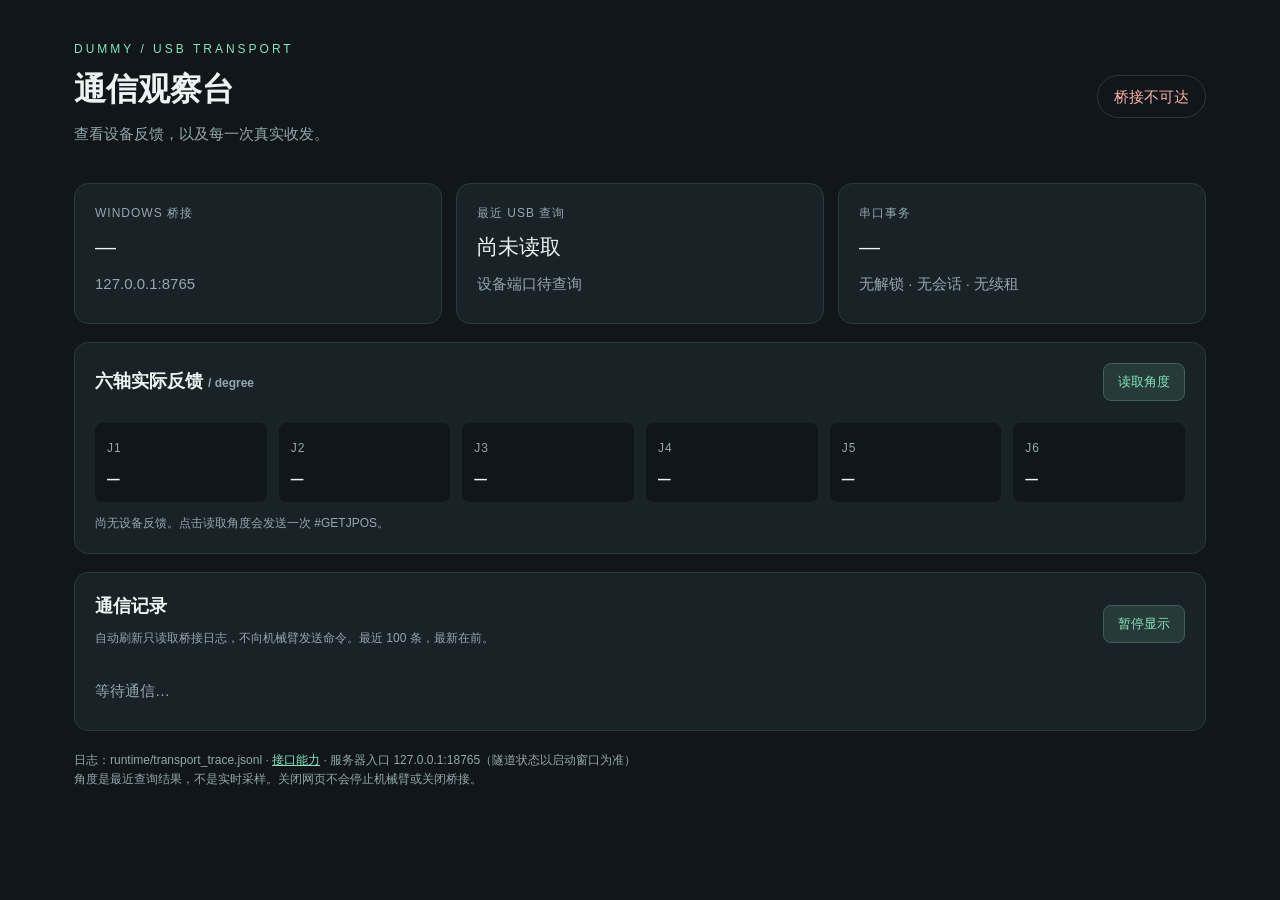
==== windows_dummy_bridge/dashboard.html @ 6f40c6fd "添加腕部摄像头工具与可打印支架" ====
<!doctype html><html lang="zh-CN"><meta charset="utf-8"><meta name="viewport" content="width=device-width,initial-scale=1"><title>Dummy · 通信观察台</title>
<style>
:root{color-scheme:dark;--bg:#101619;--panel:#192226;--muted:#93a7ac;--accent:#85e4bb;--line:#2c393e}*{box-sizing:border-box}body{margin:0;background:var(--bg);color:#ecf4f2;font:15px/1.55 'Segoe UI','Microsoft YaHei',sans-serif}main{max-width:1180px;margin:40px auto;padding:0 24px}header{display:flex;justify-content:space-between;gap:20px;align-items:center;margin-bottom:30px}.eyebrow{color:var(--accent);letter-spacing:3px;font-size:12px}h1{margin:6px 0;font-size:32px;font-weight:600}p{margin:8px 0;color:var(--muted)}.badge{border:1px solid var(--line);padding:9px 16px;border-radius:24px;color:var(--accent)}.cards{display:grid;grid-template-columns:repeat(3,1fr);gap:14px}.card,.panel{background:var(--panel);border:1px solid var(--line);border-radius:14px;padding:20px}.label{font-size:12px;color:var(--muted);letter-spacing:1px}.value{font-size:21px;margin-top:8px}.panel{margin-top:18px}.bar{display:flex;gap:12px;align-items:center;justify-content:space-between;flex-wrap:wrap}h2{margin:0;font-size:18px}button{background:#263a37;color:var(--accent);border:1px solid #456058;border-radius:8px;padding:9px 14px;cursor:pointer}button:disabled{opacity:.5;cursor:wait}button:hover{background:#304943}.joints{display:grid;grid-template-columns:repeat(6,1fr);gap:12px;margin:22px 0 12px}.joint{background:var(--bg);padding:12px;border-radius:8px}.joint strong{display:block;font:21px Consolas,monospace;margin-top:8px}.note{font-size:12px;color:var(--muted)}#events{max-height:460px;overflow:auto;margin-top:16px}.event{padding:14px 0;border-bottom:1px solid var(--line)}.meta{color:var(--muted);font-size:12px;display:flex;gap:12px}.tag{color:var(--accent);font-weight:600}.err{color:#ffb2a8}pre{font:13px/1.5 Consolas,monospace;white-space:pre-wrap;overflow-wrap:anywhere;margin:8px 0 0}details{margin-top:6px;color:var(--muted);font-size:12px}footer{margin:20px 0;color:var(--muted);font-size:12px}a{color:var(--accent)}@media(max-width:700px){main{margin:24px auto;padding:0 16px}.cards{grid-template-columns:1fr}.joints{grid-template-columns:repeat(3,1fr)}header{align-items:flex-start}h1{font-size:26px}}
</style><main>
<header><div><div class="eyebrow">DUMMY / USB TRANSPORT</div><h1>通信观察台</h1><p>查看设备反馈，以及每一次真实收发。</p></div><span class="badge" id="live">连接中…</span></header>
<section class="cards"><div class="card"><div class="label">WINDOWS 桥接</div><div class="value" id="version">—</div><p>127.0.0.1:8765</p></div><div class="card"><div class="label">最近 USB 查询</div><div class="value" id="usb">尚未读取</div><p id="port">设备端口待查询</p></div><div class="card"><div class="label">串口事务</div><div class="value" id="busy">—</div><p>无解锁 · 无会话 · 无续租</p></div></section>
<section class="panel"><div class="bar"><h2>六轴实际反馈 <span class="note">/ degree</span></h2><button id="read">读取角度</button></div><div class="joints" id="joints"></div><div class="note" id="sample">尚无设备反馈。点击读取角度会发送一次 #GETJPOS。</div></section>
<section class="panel"><div class="bar"><div><h2>通信记录</h2><p class="note">自动刷新只读取桥接日志，不向机械臂发送命令。最近 100 条，最新在前。</p></div><button id="pause">暂停显示</button></div><div id="events"><p>等待通信…</p></div></section>
<footer>日志：runtime/transport_trace.jsonl · <a href="/capabilities" target="_blank">接口能力</a> · 服务器入口 127.0.0.1:18765（隧道状态以启动窗口为准）<br>角度是最近查询结果，不是实时采样。关闭网页不会停止机械臂或关闭桥接。</footer></main>
<script>
const $=id=>document.getElementById(id);let paused=false,lastKey='';
for(let i=1;i<=6;i++){const box=document.createElement('div');box.className='joint';const label=document.createElement('span');label.className='label';label.textContent='J'+i;const v=document.createElement('strong');v.id='q'+i;v.textContent='—';box.append(label,v);$('joints').append(box)}
async function get(path){const r=await fetch(path,{cache:'no-store'});if(!r.ok)throw new Error('HTTP '+r.status);return r.json()}
function render(d){$('live').textContent='● 已连接';$('live').classList.remove('err');$('version').textContent='V'+d.health.protocol_version+' · transport';$('busy').textContent=d.serial_busy?'正在收发':'空闲';const s=d.state;const names={responsive:'设备有响应',unresponsive:'暂无角度回复',error:'通信异常',not_checked:'尚未读取'};$('usb').textContent=names[s.usb_status]||s.usb_status;$('port').textContent=s.port?s.port+' · USB CDC ASCII':'设备端口待查询';for(let i=1;i<=6;i++)$('q'+i).textContent=s.positions?Number(s.positions[i-1]).toFixed(2)+'°':'—';$('sample').textContent=s.received_at_ms?'最近反馈 '+new Date(s.received_at_ms).toLocaleString('zh-CN')+' · '+Math.max(0,Math.floor((Date.now()-s.received_at_ms)/1000))+' 秒前':'暂无可用反馈；不会用目标角度代替。';const key=d.health.instance_id+':'+(d.events.at(-1)?.id||0);if(key===lastKey)return;lastKey=key;$('events').replaceChildren();for(const e of [...d.events].reverse()){const row=document.createElement('div');row.className='event';const meta=document.createElement('div');meta.className='meta';const tag=document.createElement('span');tag.className='tag'+(e.error?' err':'');tag.textContent=e.kind==='tx_attempt'?'TX 尝试发送':e.error?'通信错误':'RX / 发送结果';const info=document.createElement('span');info.textContent=new Date(e.at_ms).toLocaleTimeString('zh-CN',{hour12:false})+' · '+e.path+(e.elapsed_ms!==undefined?' · '+e.elapsed_ms+' ms':'');meta.append(tag,info);const pre=document.createElement('pre');pre.textContent=e.kind==='tx_attempt'?JSON.stringify(e.command):'写入 '+String(e.bytes_written)+' 字节 · sent='+String(e.sent)+'\n回复 '+JSON.stringify(e.raw_response||'')+(e.pending_response?'\n先前缓冲 '+JSON.stringify(e.pending_response):'')+(e.read_timed_out?'\n读取窗口结束，未收到新回复':'')+(e.error?'\n'+JSON.stringify(e.error):'');row.append(meta,pre);if(e.raw_response_hex){const details=document.createElement('details'),summary=document.createElement('summary'),hex=document.createElement('pre');summary.textContent='原始十六进制';hex.textContent=e.raw_response_hex;details.append(summary,hex);row.append(details)}$('events').append(row)}if(!d.events.length)$('events').textContent='等待通信…'}
async function poll(){try{if(!paused)render(await get('/monitor'))}catch(e){$('live').textContent='桥接不可达';$('live').classList.add('err')}finally{setTimeout(poll,1000)}}
$('pause').onclick=()=>{paused=!paused;$('pause').textContent=paused?'继续显示':'暂停显示'};
$('read').onclick=async()=>{const b=$('read');b.disabled=true;b.textContent='读取中…';try{await get('/state');render(await get('/monitor'))}catch(e){$('sample').textContent='读取失败：'+e.message}finally{b.disabled=false;b.textContent='读取角度'}};
poll();
</script></html>
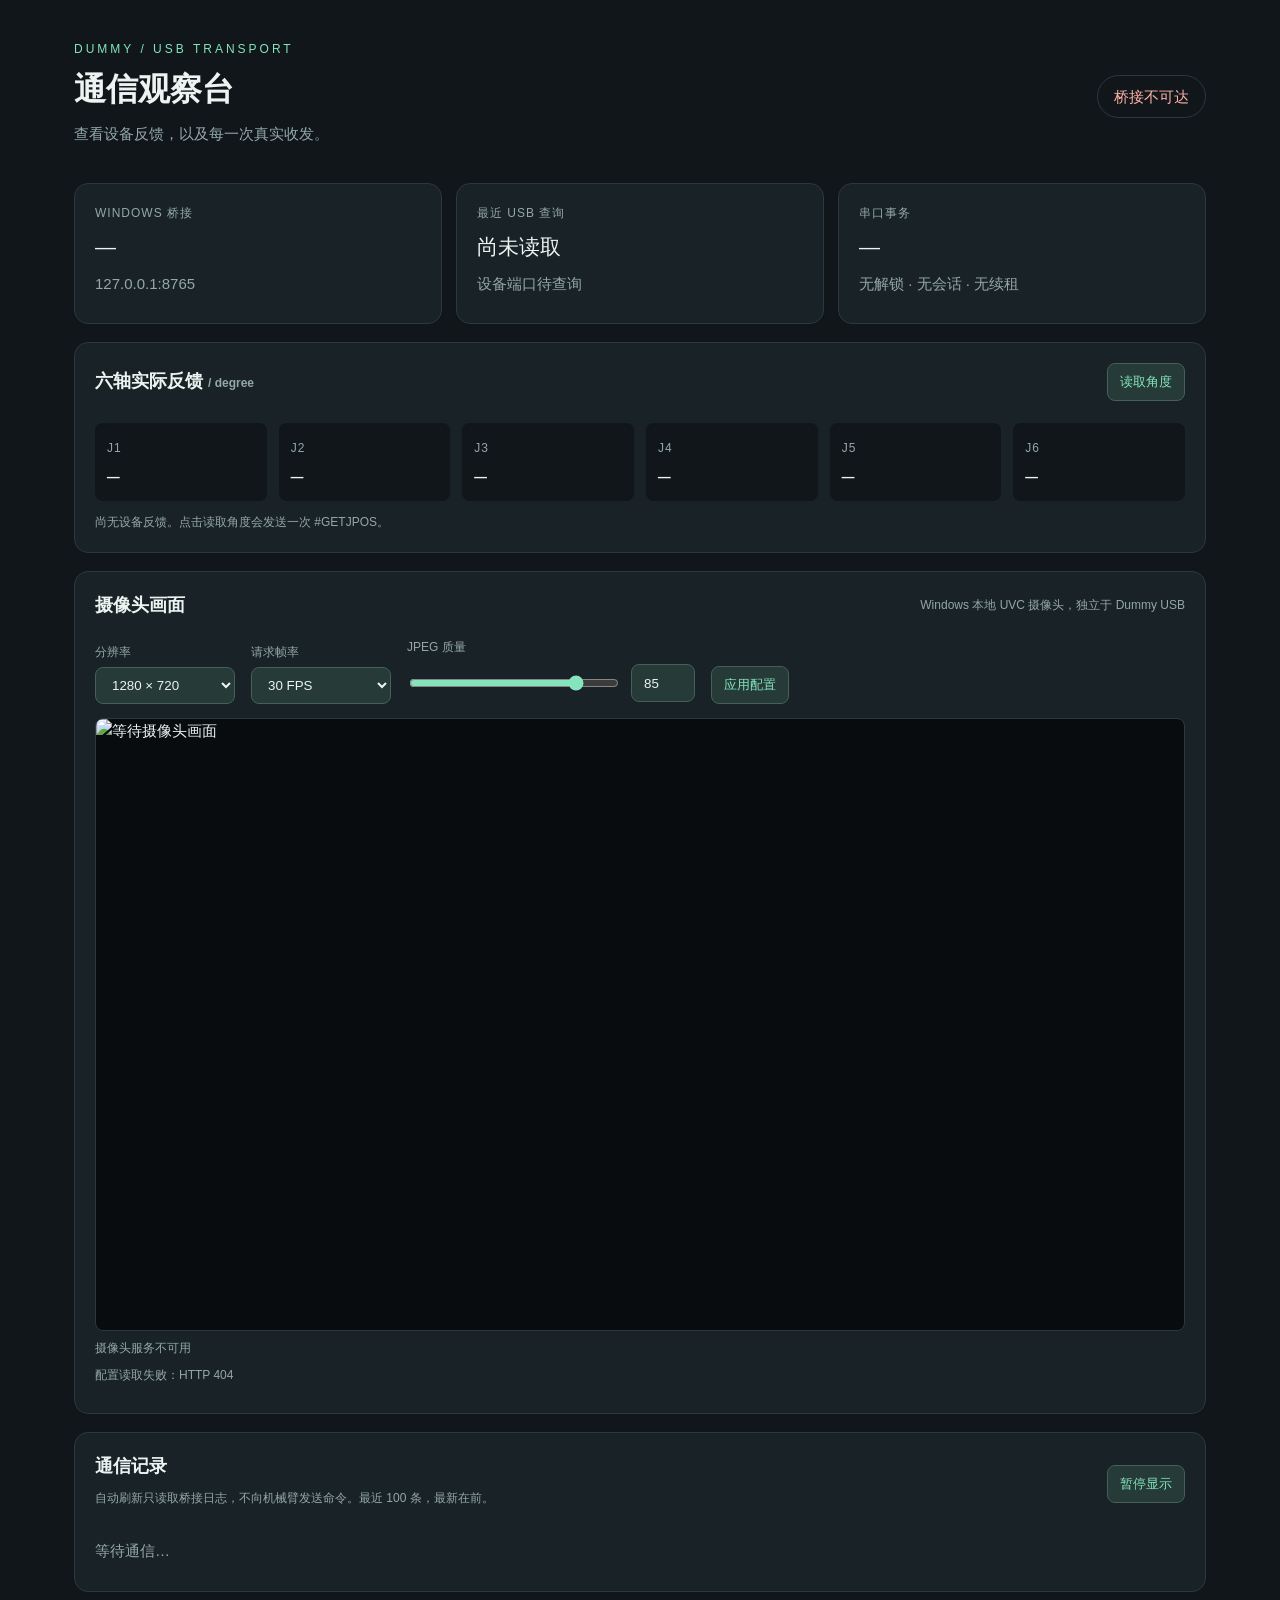
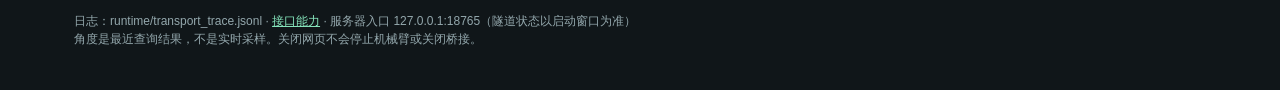
==== commit 809c6148: "Add DummyV2 perception and keyboard collection console v0.8.18 Add dual-camera recording and tool-fr" ====
--- a/windows_dummy_bridge/dashboard.html
+++ b/windows_dummy_bridge/dashboard.html
@@ -1,19 +1,32 @@
 <!doctype html><html lang="zh-CN"><meta charset="utf-8"><meta name="viewport" content="width=device-width,initial-scale=1"><title>Dummy · 通信观察台</title>
 <style>
-:root{color-scheme:dark;--bg:#101619;--panel:#192226;--muted:#93a7ac;--accent:#85e4bb;--line:#2c393e}*{box-sizing:border-box}body{margin:0;background:var(--bg);color:#ecf4f2;font:15px/1.55 'Segoe UI','Microsoft YaHei',sans-serif}main{max-width:1180px;margin:40px auto;padding:0 24px}header{display:flex;justify-content:space-between;gap:20px;align-items:center;margin-bottom:30px}.eyebrow{color:var(--accent);letter-spacing:3px;font-size:12px}h1{margin:6px 0;font-size:32px;font-weight:600}p{margin:8px 0;color:var(--muted)}.badge{border:1px solid var(--line);padding:9px 16px;border-radius:24px;color:var(--accent)}.cards{display:grid;grid-template-columns:repeat(3,1fr);gap:14px}.card,.panel{background:var(--panel);border:1px solid var(--line);border-radius:14px;padding:20px}.label{font-size:12px;color:var(--muted);letter-spacing:1px}.value{font-size:21px;margin-top:8px}.panel{margin-top:18px}.bar{display:flex;gap:12px;align-items:center;justify-content:space-between;flex-wrap:wrap}h2{margin:0;font-size:18px}button{background:#263a37;color:var(--accent);border:1px solid #456058;border-radius:8px;padding:9px 14px;cursor:pointer}button:disabled{opacity:.5;cursor:wait}button:hover{background:#304943}.joints{display:grid;grid-template-columns:repeat(6,1fr);gap:12px;margin:22px 0 12px}.joint{background:var(--bg);padding:12px;border-radius:8px}.joint strong{display:block;font:21px Consolas,monospace;margin-top:8px}.note{font-size:12px;color:var(--muted)}#events{max-height:460px;overflow:auto;margin-top:16px}.event{padding:14px 0;border-bottom:1px solid var(--line)}.meta{color:var(--muted);font-size:12px;display:flex;gap:12px}.tag{color:var(--accent);font-weight:600}.err{color:#ffb2a8}pre{font:13px/1.5 Consolas,monospace;white-space:pre-wrap;overflow-wrap:anywhere;margin:8px 0 0}details{margin-top:6px;color:var(--muted);font-size:12px}footer{margin:20px 0;color:var(--muted);font-size:12px}a{color:var(--accent)}@media(max-width:700px){main{margin:24px auto;padding:0 16px}.cards{grid-template-columns:1fr}.joints{grid-template-columns:repeat(3,1fr)}header{align-items:flex-start}h1{font-size:26px}}
+:root{color-scheme:dark;--bg:#101619;--panel:#192226;--muted:#93a7ac;--accent:#85e4bb;--line:#2c393e}*{box-sizing:border-box}body{margin:0;background:var(--bg);color:#ecf4f2;font:15px/1.55 'Segoe UI','Microsoft YaHei',sans-serif}main{max-width:1180px;margin:40px auto;padding:0 24px}header{display:flex;justify-content:space-between;gap:20px;align-items:center;margin-bottom:30px}.eyebrow{color:var(--accent);letter-spacing:3px;font-size:12px}h1{margin:6px 0;font-size:32px;font-weight:600}p{margin:8px 0;color:var(--muted)}.badge{border:1px solid var(--line);padding:9px 16px;border-radius:24px;color:var(--accent)}.cards{display:grid;grid-template-columns:repeat(3,1fr);gap:14px}.card,.panel{background:var(--panel);border:1px solid var(--line);border-radius:14px;padding:20px}.label{font-size:12px;color:var(--muted);letter-spacing:1px}.value{font-size:21px;margin-top:8px}.panel{margin-top:18px}.bar{display:flex;gap:12px;align-items:center;justify-content:space-between;flex-wrap:wrap}h2{margin:0;font-size:18px}button,select,input[type=number]{background:#263a37;color:#ecf4f2;border:1px solid #456058;border-radius:8px;padding:9px 12px}button{color:var(--accent);cursor:pointer}button:disabled{opacity:.5;cursor:wait}button:hover{background:#304943}.joints{display:grid;grid-template-columns:repeat(6,1fr);gap:12px;margin:22px 0 12px}.joint{background:var(--bg);padding:12px;border-radius:8px}.joint strong{display:block;font:21px Consolas,monospace;margin-top:8px}.camera-controls{display:flex;align-items:end;gap:16px;flex-wrap:wrap;margin:18px 0 14px}.field{display:grid;gap:6px;min-width:140px}.field span{font-size:12px;color:var(--muted)}.quality{min-width:270px}.quality-row{display:flex;gap:10px;align-items:center}input[type=range]{accent-color:var(--accent);width:210px;height:38px}input[type=number]{width:64px;height:38px}.camera-stage{width:100%;aspect-ratio:16/9;background:#080c0e;display:grid;place-items:center;overflow:hidden;border:1px solid var(--line);border-radius:8px}.camera-stage img{width:100%;height:100%;object-fit:contain;display:block}#camera-config-message{min-height:19px}.note{font-size:12px;color:var(--muted)}#events{max-height:460px;overflow:auto;margin-top:16px}.event{padding:14px 0;border-bottom:1px solid var(--line)}.meta{color:var(--muted);font-size:12px;display:flex;gap:12px}.tag{color:var(--accent);font-weight:600}.err{color:#ffb2a8}pre{font:13px/1.5 Consolas,monospace;white-space:pre-wrap;overflow-wrap:anywhere;margin:8px 0 0}details{margin-top:6px;color:var(--muted);font-size:12px}footer{margin:20px 0;color:var(--muted);font-size:12px}a{color:var(--accent)}@media(max-width:700px){main{margin:24px auto;padding:0 16px}.cards{grid-template-columns:1fr}.joints{grid-template-columns:repeat(3,1fr)}header{align-items:flex-start}h1{font-size:26px}.camera-controls,.field,.quality{width:100%}.quality-row input[type=range]{flex:1;min-width:0}h2{font-size:17px}}
 </style><main>
 <header><div><div class="eyebrow">DUMMY / USB TRANSPORT</div><h1>通信观察台</h1><p>查看设备反馈，以及每一次真实收发。</p></div><span class="badge" id="live">连接中…</span></header>
 <section class="cards"><div class="card"><div class="label">WINDOWS 桥接</div><div class="value" id="version">—</div><p>127.0.0.1:8765</p></div><div class="card"><div class="label">最近 USB 查询</div><div class="value" id="usb">尚未读取</div><p id="port">设备端口待查询</p></div><div class="card"><div class="label">串口事务</div><div class="value" id="busy">—</div><p>无解锁 · 无会话 · 无续租</p></div></section>
 <section class="panel"><div class="bar"><h2>六轴实际反馈 <span class="note">/ degree</span></h2><button id="read">读取角度</button></div><div class="joints" id="joints"></div><div class="note" id="sample">尚无设备反馈。点击读取角度会发送一次 #GETJPOS。</div></section>
-<section class="panel"><div class="bar"><div><h2>通信记录</h2><p class="note">自动刷新只读取桥接日志，不向机械臂发送命令。最近 100 条，最新在前。</p></div><button id="pause">暂停显示</button></div><div id="events"><p>等待通信…</p></div></section>
+<section class="panel"><div class="bar"><h2>摄像头画面</h2><span class="note">Windows 本地 UVC 摄像头，独立于 Dummy USB</span></div><div class="camera-controls"><label class="field"><span>分辨率</span><select id="camera-resolution"><option value="1280x720">1280 × 720</option><option value="1920x1080">1920 × 1080</option></select></label><label class="field"><span>请求帧率</span><select id="camera-fps"><option value="30">30 FPS</option><option value="60">60 FPS</option><option value="120">120 FPS</option></select></label><label class="field quality"><span>JPEG 质量</span><span class="quality-row"><input id="camera-quality" type="range" min="40" max="95" value="85"><input id="camera-quality-number" type="number" min="40" max="95" value="85" aria-label="JPEG 质量数值"></span></label><button id="camera-apply">应用配置</button></div><div class="camera-stage"><img id="camera" alt="等待摄像头画面"></div><p class="note" id="camera-status">摄像头状态查询中…</p><p class="note" id="camera-config-message" aria-live="polite"></p></section><section class="panel"><div class="bar"><div><h2>通信记录</h2><p class="note">自动刷新只读取桥接日志，不向机械臂发送命令。最近 100 条，最新在前。</p></div><button id="pause">暂停显示</button></div><div id="events"><p>等待通信…</p></div></section>
 <footer>日志：runtime/transport_trace.jsonl · <a href="/capabilities" target="_blank">接口能力</a> · 服务器入口 127.0.0.1:18765（隧道状态以启动窗口为准）<br>角度是最近查询结果，不是实时采样。关闭网页不会停止机械臂或关闭桥接。</footer></main>
 <script>
-const $=id=>document.getElementById(id);let paused=false,lastKey='';
+const $=id=>document.getElementById(id);let paused=false,lastKey='',cameraDirty=false;
 for(let i=1;i<=6;i++){const box=document.createElement('div');box.className='joint';const label=document.createElement('span');label.className='label';label.textContent='J'+i;const v=document.createElement('strong');v.id='q'+i;v.textContent='—';box.append(label,v);$('joints').append(box)}
 async function get(path){const r=await fetch(path,{cache:'no-store'});if(!r.ok)throw new Error('HTTP '+r.status);return r.json()}
+async function post(path,body){const r=await fetch(path,{method:'POST',headers:{'Content-Type':'application/json'},body:JSON.stringify(body)});const d=await r.json();if(!r.ok)throw new Error(d.error?.code||('HTTP '+r.status));return d}
 function render(d){$('live').textContent='● 已连接';$('live').classList.remove('err');$('version').textContent='V'+d.health.protocol_version+' · transport';$('busy').textContent=d.serial_busy?'正在收发':'空闲';const s=d.state;const names={responsive:'设备有响应',unresponsive:'暂无角度回复',error:'通信异常',not_checked:'尚未读取'};$('usb').textContent=names[s.usb_status]||s.usb_status;$('port').textContent=s.port?s.port+' · USB CDC ASCII':'设备端口待查询';for(let i=1;i<=6;i++)$('q'+i).textContent=s.positions?Number(s.positions[i-1]).toFixed(2)+'°':'—';$('sample').textContent=s.received_at_ms?'最近反馈 '+new Date(s.received_at_ms).toLocaleString('zh-CN')+' · '+Math.max(0,Math.floor((Date.now()-s.received_at_ms)/1000))+' 秒前':'暂无可用反馈；不会用目标角度代替。';const key=d.health.instance_id+':'+(d.events.at(-1)?.id||0);if(key===lastKey)return;lastKey=key;$('events').replaceChildren();for(const e of [...d.events].reverse()){const row=document.createElement('div');row.className='event';const meta=document.createElement('div');meta.className='meta';const tag=document.createElement('span');tag.className='tag'+(e.error?' err':'');tag.textContent=e.kind==='tx_attempt'?'TX 尝试发送':e.error?'通信错误':'RX / 发送结果';const info=document.createElement('span');info.textContent=new Date(e.at_ms).toLocaleTimeString('zh-CN',{hour12:false})+' · '+e.path+(e.elapsed_ms!==undefined?' · '+e.elapsed_ms+' ms':'');meta.append(tag,info);const pre=document.createElement('pre');pre.textContent=e.kind==='tx_attempt'?JSON.stringify(e.command):'写入 '+String(e.bytes_written)+' 字节 · sent='+String(e.sent)+'\n回复 '+JSON.stringify(e.raw_response||'')+(e.pending_response?'\n先前缓冲 '+JSON.stringify(e.pending_response):'')+(e.read_timed_out?'\n读取窗口结束，未收到新回复':'')+(e.error?'\n'+JSON.stringify(e.error):'');row.append(meta,pre);if(e.raw_response_hex){const details=document.createElement('details'),summary=document.createElement('summary'),hex=document.createElement('pre');summary.textContent='原始十六进制';hex.textContent=e.raw_response_hex;details.append(summary,hex);row.append(details)}$('events').append(row)}if(!d.events.length)$('events').textContent='等待通信…'}
+let cameraStreamActive=false,cameraShouldStream=false;
+function setCameraStream(active){cameraShouldStream=active;if(active&&!cameraStreamActive){cameraStreamActive=true;$('camera').src='/camera/stream?t='+Date.now();$('camera').alt='摄像头连续实时预览'}else if(!active&&cameraStreamActive){cameraStreamActive=false;$('camera').removeAttribute('src');$('camera').alt='暂无有效画面'}}
+$('camera').onerror=()=>{cameraStreamActive=false;if(cameraShouldStream)setTimeout(()=>setCameraStream(true),500)};
+async function cameraPoll(){try{const s=await get('/camera/status');const req=s.requested_mode||{},drv=s.driver_mode||{},act=s.actual_mode||{};if(req.width)showCameraConfig(req);const mode='请求 '+(req.width||'—')+' × '+(req.height||'—')+' @ '+(req.fps||'—')+' FPS · 驱动 '+(drv.fourcc||'—')+' · 实际 '+(act.width||'—')+' × '+(act.height||'—')+' @ '+(act.measured_fps??'测量中')+' FPS · 连续预览 ≤ 30 FPS';$('camera-status').textContent=s.reason||('摄像头正常 · '+mode);setCameraStream(Boolean(s.frame_available))}catch(e){$('camera-status').textContent='摄像头服务不可用';setCameraStream(false)}finally{setTimeout(cameraPoll,1000)}}
+function showCameraConfig(c){if(cameraDirty)return;$('camera-resolution').value=c.width+'x'+c.height;$('camera-fps').value=String(c.fps);$('camera-quality').value=String(c.jpeg_quality);$('camera-quality-number').value=String(c.jpeg_quality)}
+async function loadCameraConfig(){try{const d=await get('/camera/config');showCameraConfig(d.configuration)}catch(e){$('camera-config-message').textContent='配置读取失败：'+e.message}}
 async function poll(){try{if(!paused)render(await get('/monitor'))}catch(e){$('live').textContent='桥接不可达';$('live').classList.add('err')}finally{setTimeout(poll,1000)}}
 $('pause').onclick=()=>{paused=!paused;$('pause').textContent=paused?'继续显示':'暂停显示'};
 $('read').onclick=async()=>{const b=$('read');b.disabled=true;b.textContent='读取中…';try{await get('/state');render(await get('/monitor'))}catch(e){$('sample').textContent='读取失败：'+e.message}finally{b.disabled=false;b.textContent='读取角度'}};
-poll();
+for(const id of ['camera-resolution','camera-fps'])$(id).onchange=()=>{cameraDirty=true};
+$('camera-quality').oninput=()=>{cameraDirty=true;$('camera-quality-number').value=$('camera-quality').value};
+$('camera-quality-number').oninput=()=>{cameraDirty=true;const value=Number($('camera-quality-number').value);if(Number.isInteger(value)&&value>=40&&value<=95)$('camera-quality').value=String(value)};
+$('camera-apply').onclick=async()=>{const b=$('camera-apply'),[width,height]=$('camera-resolution').value.split('x').map(Number),quality=Number($('camera-quality-number').value);if(!Number.isInteger(quality)||quality<40||quality>95){$('camera-config-message').textContent='JPEG 质量必须是 40–95 的整数';return}b.disabled=true;b.textContent='应用中…';$('camera-config-message').textContent='摄像头正在重新连接…';try{const d=await post('/camera/config',{width,height,fps:Number($('camera-fps').value),jpeg_quality:quality});cameraDirty=false;showCameraConfig(d.configuration);$('camera-config-message').textContent='配置已应用并保存'}catch(e){$('camera-config-message').textContent='应用失败：'+e.message;cameraDirty=false;await loadCameraConfig()}finally{b.disabled=false;b.textContent='应用配置'}};
+poll();cameraPoll();loadCameraConfig();
 </script></html>
+
+
